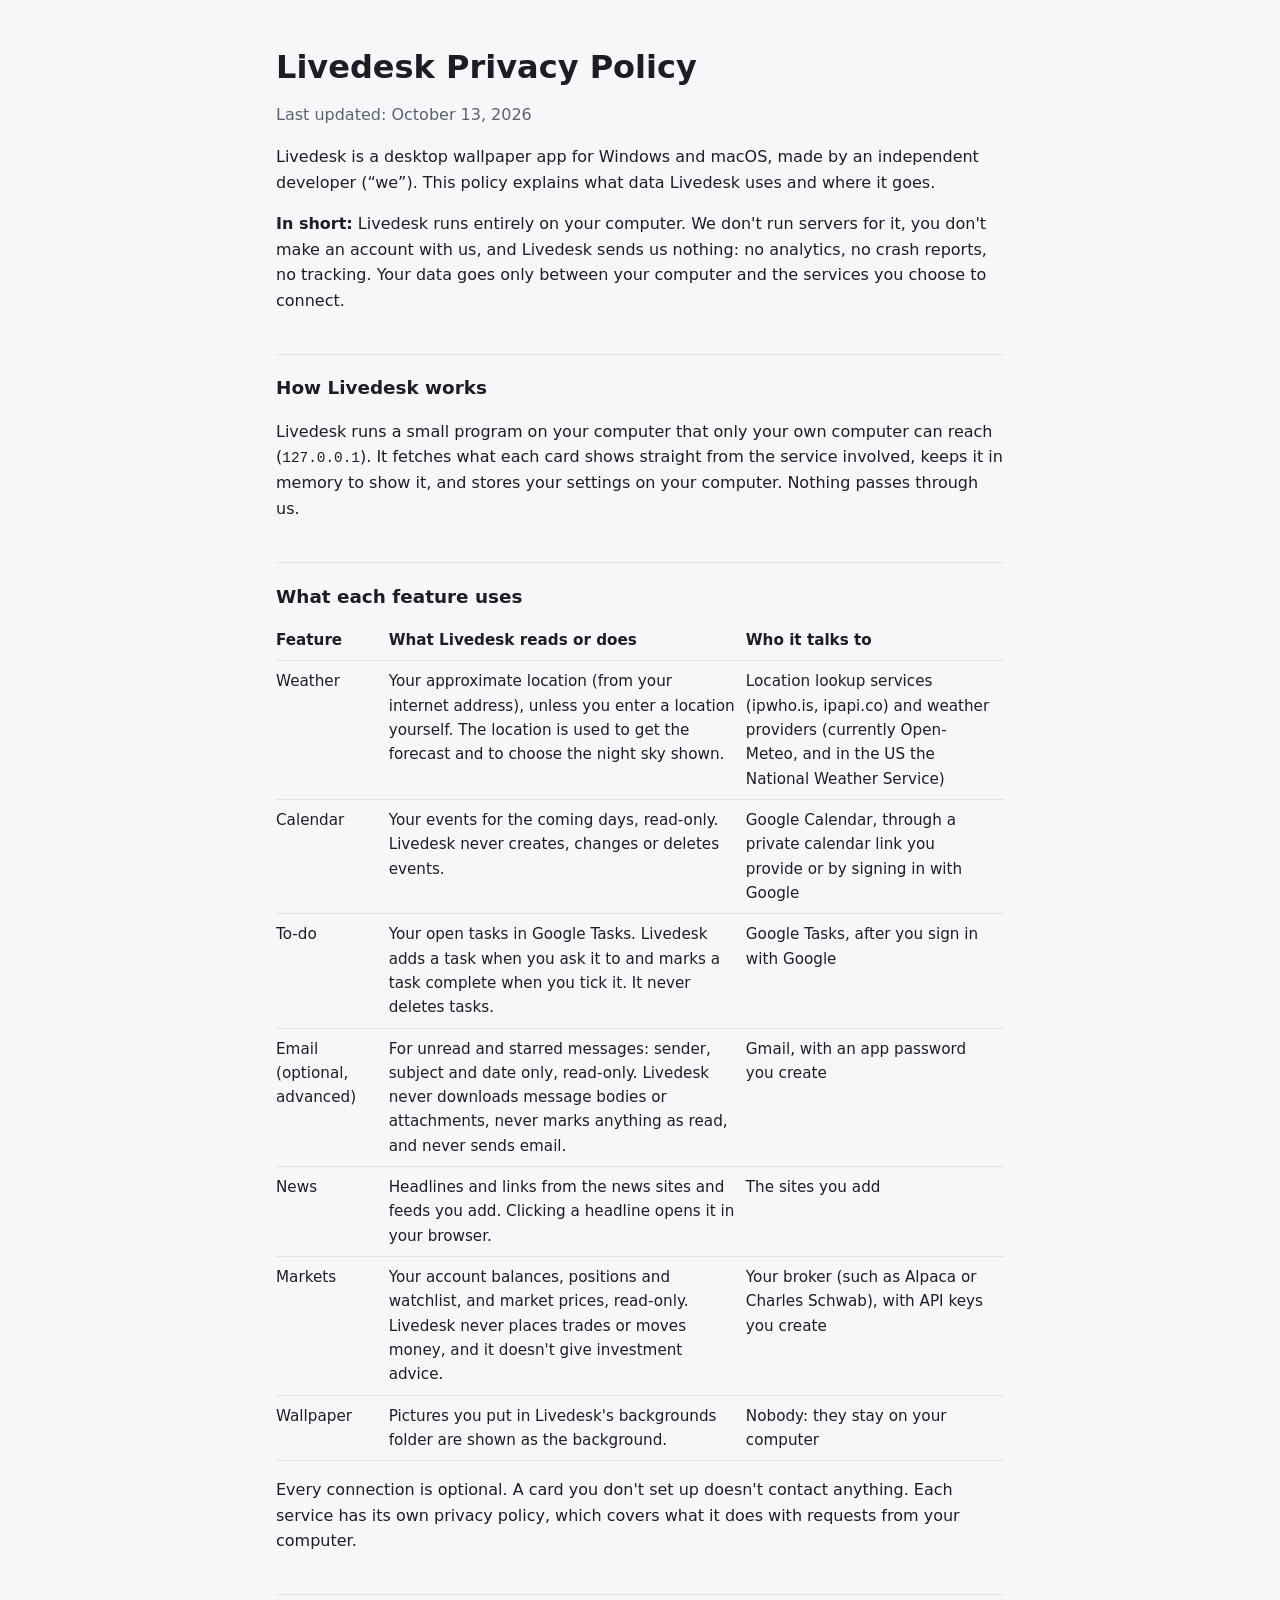
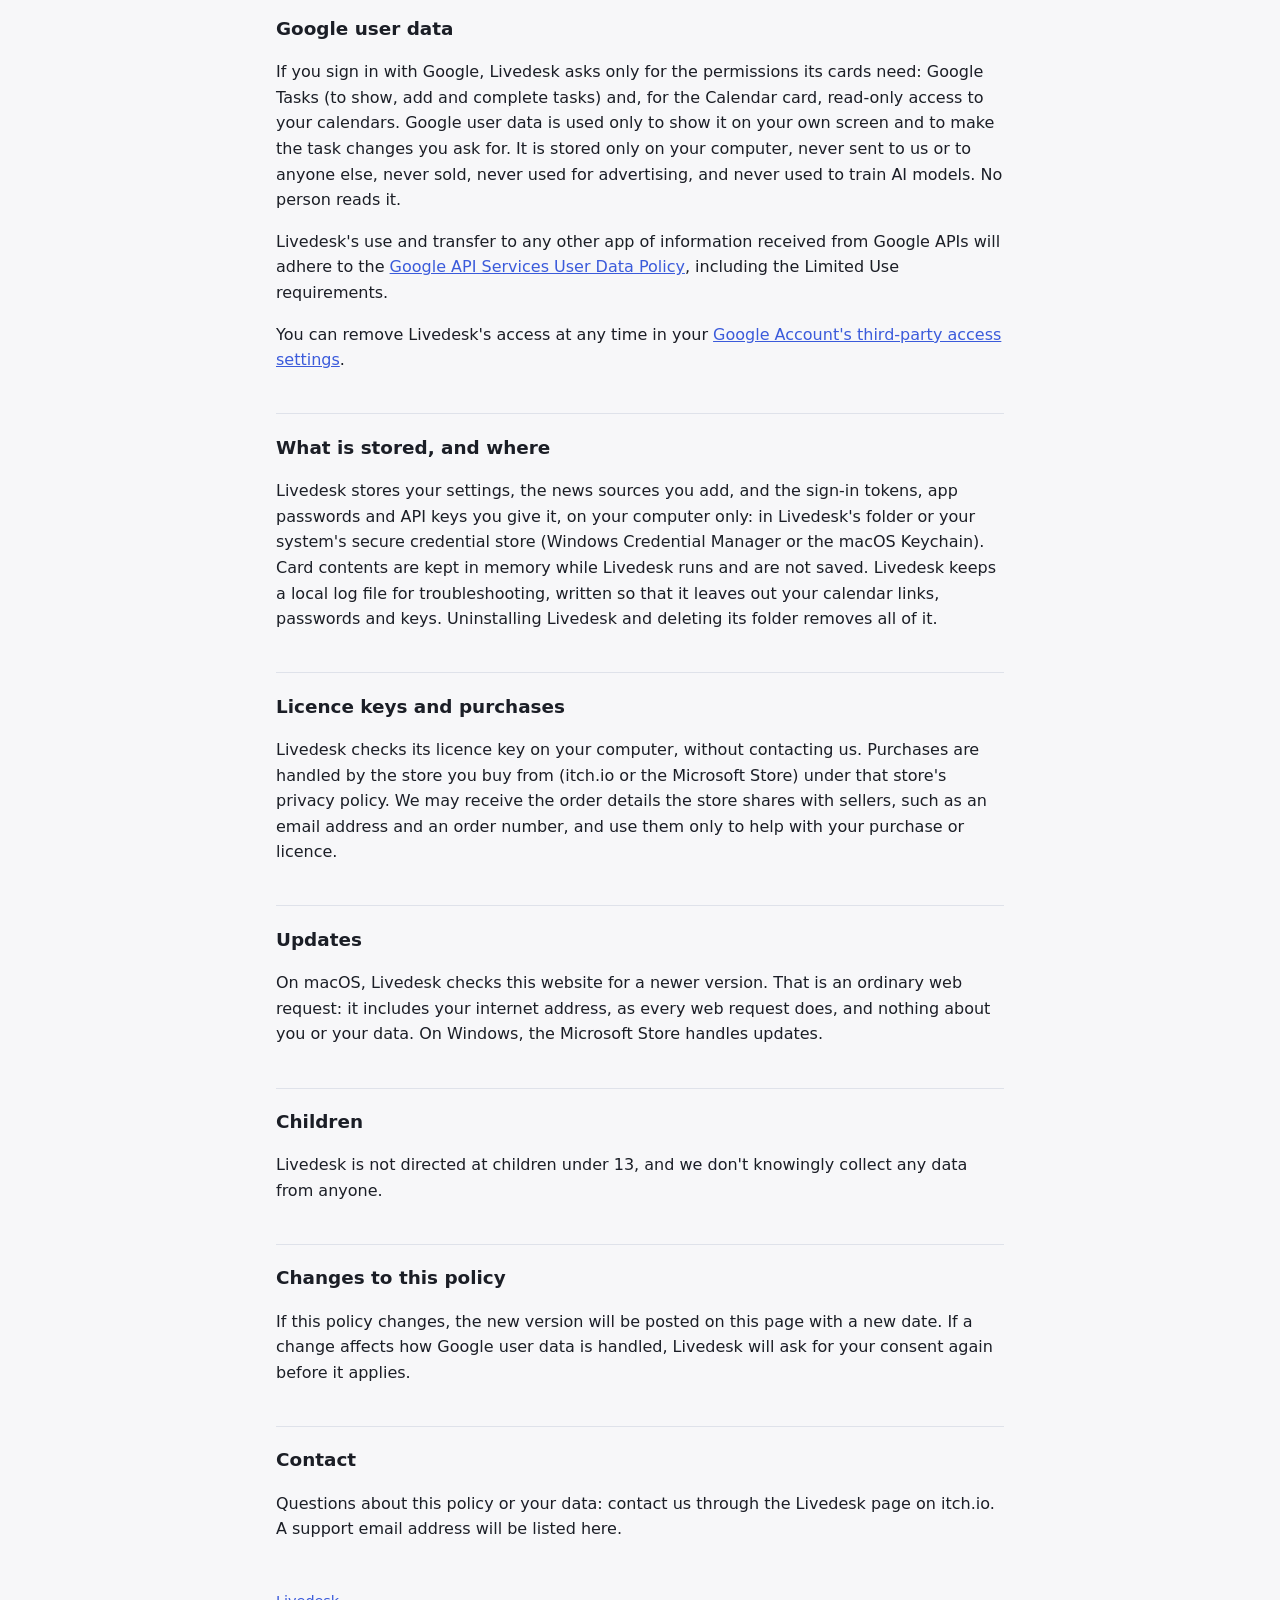
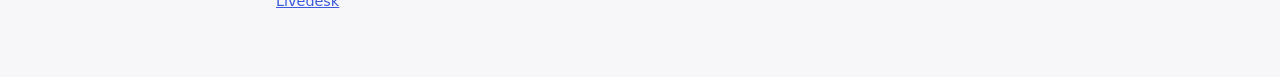
==== privacy/index.html @ e64a9819 "Livedesk privacy policy, and a home page linking to it Co-Authored-By: Claude Opus 5.5 <noreply@anth" ====
<!doctype html>
<html lang="en">
<head>
  <meta charset="utf-8">
  <meta name="viewport" content="width=device-width, initial-scale=1">
  <title>Livedesk Privacy Policy</title>
  <meta name="description" content="How Livedesk handles your data: it runs on your computer and sends nothing to its developer.">
  <link rel="stylesheet" href="/style.css">
</head>
<body>
  <main>
    <h1>Livedesk Privacy Policy</h1>
    <p class="updated">Last updated: October 13, 2026</p>

    <p>Livedesk is a desktop wallpaper app for Windows and macOS, made by an independent developer
      (“we”). This policy explains what data Livedesk uses and where it goes.</p>

    <p><strong>In short:</strong> Livedesk runs entirely on your computer. We don't run servers for it,
      you don't make an account with us, and Livedesk sends us nothing: no analytics, no crash reports,
      no tracking. Your data goes only between your computer and the services you choose to connect.</p>

    <h2>How Livedesk works</h2>
    <p>Livedesk runs a small program on your computer that only your own computer can reach
      (<code>127.0.0.1</code>). It fetches what each card shows straight from the service involved, keeps
      it in memory to show it, and stores your settings on your computer. Nothing passes through us.</p>

    <h2>What each feature uses</h2>
    <div class="wrap">
    <table>
      <tr><th>Feature</th><th>What Livedesk reads or does</th><th>Who it talks to</th></tr>
      <tr><td>Weather</td>
        <td>Your approximate location (from your internet address), unless you enter a location yourself.
          The location is used to get the forecast and to choose the night sky shown.</td>
        <td>Location lookup services (ipwho.is, ipapi.co) and weather providers (currently Open-Meteo, and in
          the US the National Weather Service)</td></tr>
      <tr><td>Calendar</td>
        <td>Your events for the coming days, read-only. Livedesk never creates, changes or deletes events.</td>
        <td>Google Calendar, through a private calendar link you provide or by signing in with Google</td></tr>
      <tr><td>To-do</td>
        <td>Your open tasks in Google Tasks. Livedesk adds a task when you ask it to and marks a task complete
          when you tick it. It never deletes tasks.</td>
        <td>Google Tasks, after you sign in with Google</td></tr>
      <tr><td>Email (optional, advanced)</td>
        <td>For unread and starred messages: sender, subject and date only, read-only. Livedesk never
          downloads message bodies or attachments, never marks anything as read, and never sends email.</td>
        <td>Gmail, with an app password you create</td></tr>
      <tr><td>News</td>
        <td>Headlines and links from the news sites and feeds you add. Clicking a headline opens it in your
          browser.</td>
        <td>The sites you add</td></tr>
      <tr><td>Markets</td>
        <td>Your account balances, positions and watchlist, and market prices, read-only. Livedesk never
          places trades or moves money, and it doesn't give investment advice.</td>
        <td>Your broker (such as Alpaca or Charles Schwab), with API keys you create</td></tr>
      <tr><td>Wallpaper</td>
        <td>Pictures you put in Livedesk's backgrounds folder are shown as the background.</td>
        <td>Nobody: they stay on your computer</td></tr>
    </table>
    </div>
    <p>Every connection is optional. A card you don't set up doesn't contact anything. Each service has its own
      privacy policy, which covers what it does with requests from your computer.</p>

    <h2>Google user data</h2>
    <p>If you sign in with Google, Livedesk asks only for the permissions its cards need: Google Tasks
      (to show, add and complete tasks) and, for the Calendar card, read-only access to your calendars.
      Google user data is used only to show it on your own screen and to make the task changes you ask for.
      It is stored only on your computer, never sent to us or to anyone else, never sold, never used for
      advertising, and never used to train AI models. No person reads it.</p>
    <p>Livedesk's use and transfer to any other app of information received from Google APIs will adhere to the
      <a href="https://developers.google.com/terms/api-services-user-data-policy">Google API Services User Data
      Policy</a>, including the Limited Use requirements.</p>
    <p>You can remove Livedesk's access at any time in your
      <a href="https://myaccount.google.com/permissions">Google Account's third-party access settings</a>.</p>

    <h2>What is stored, and where</h2>
    <p>Livedesk stores your settings, the news sources you add, and the sign-in tokens, app passwords and API
      keys you give it, on your computer only: in Livedesk's folder or your system's secure credential store
      (Windows Credential Manager or the macOS Keychain). Card contents are kept in memory while Livedesk runs
      and are not saved. Livedesk keeps a local log file for troubleshooting, written so that it leaves out
      your calendar links, passwords and keys. Uninstalling Livedesk and deleting its folder removes all of it.</p>

    <h2>Licence keys and purchases</h2>
    <p>Livedesk checks its licence key on your computer, without contacting us. Purchases are handled by the
      store you buy from (itch.io or the Microsoft Store) under that store's privacy policy. We may receive the
      order details the store shares with sellers, such as an email address and an order number, and use them
      only to help with your purchase or licence.</p>

    <h2>Updates</h2>
    <p>On macOS, Livedesk checks this website for a newer version. That is an ordinary web request: it
      includes your internet address, as every web request does, and nothing about you or your data. On
      Windows, the Microsoft Store handles updates.</p>

    <h2>Children</h2>
    <p>Livedesk is not directed at children under 13, and we don't knowingly collect any data from anyone.</p>

    <h2>Changes to this policy</h2>
    <p>If this policy changes, the new version will be posted on this page with a new date. If a change affects
      how Google user data is handled, Livedesk will ask for your consent again before it applies.</p>

    <h2>Contact</h2>
    <p>Questions about this policy or your data: contact us through the Livedesk page on itch.io. A support
      email address will be listed here.</p>

    <footer><a href="/">Livedesk</a></footer>
  </main>
</body>
</html>
---- style.css ----
:root {
  --bg: #f7f7f9; --text: #1b1e26; --muted: #5b6273; --line: #dfe2ea; --accent: #3b5bdb;
  color-scheme: light dark;
}
@media (prefers-color-scheme: dark) {
  :root { --bg: #0b0e16; --text: #e6e8ef; --muted: #9aa3b4; --line: #222838; --accent: #8fb6ff; }
}
* { box-sizing: border-box; }
body {
  margin: 0; background: var(--bg); color: var(--text);
  font: 16px/1.6 system-ui, -apple-system, "Segoe UI", Roboto, sans-serif;
}
main { max-width: 760px; margin: 0 auto; padding: 48px 16px 64px; }
h1 { font-size: 2rem; line-height: 1.2; margin: 0 0 4px; }
h2 { font-size: 1.15rem; margin: 2.2em 0 0.5em; padding-top: 1em; border-top: 1px solid var(--line); }
.updated, .muted { color: var(--muted); }
a { color: var(--accent); }
table { width: 100%; border-collapse: collapse; font-size: 0.95rem; }
th, td { text-align: left; vertical-align: top; padding: 8px 10px 8px 0; border-bottom: 1px solid var(--line); }
th { font-weight: 600; }
.wrap { overflow-x: auto; }
code { font-size: 0.9em; }
footer { margin-top: 48px; color: var(--muted); font-size: 0.9rem; }
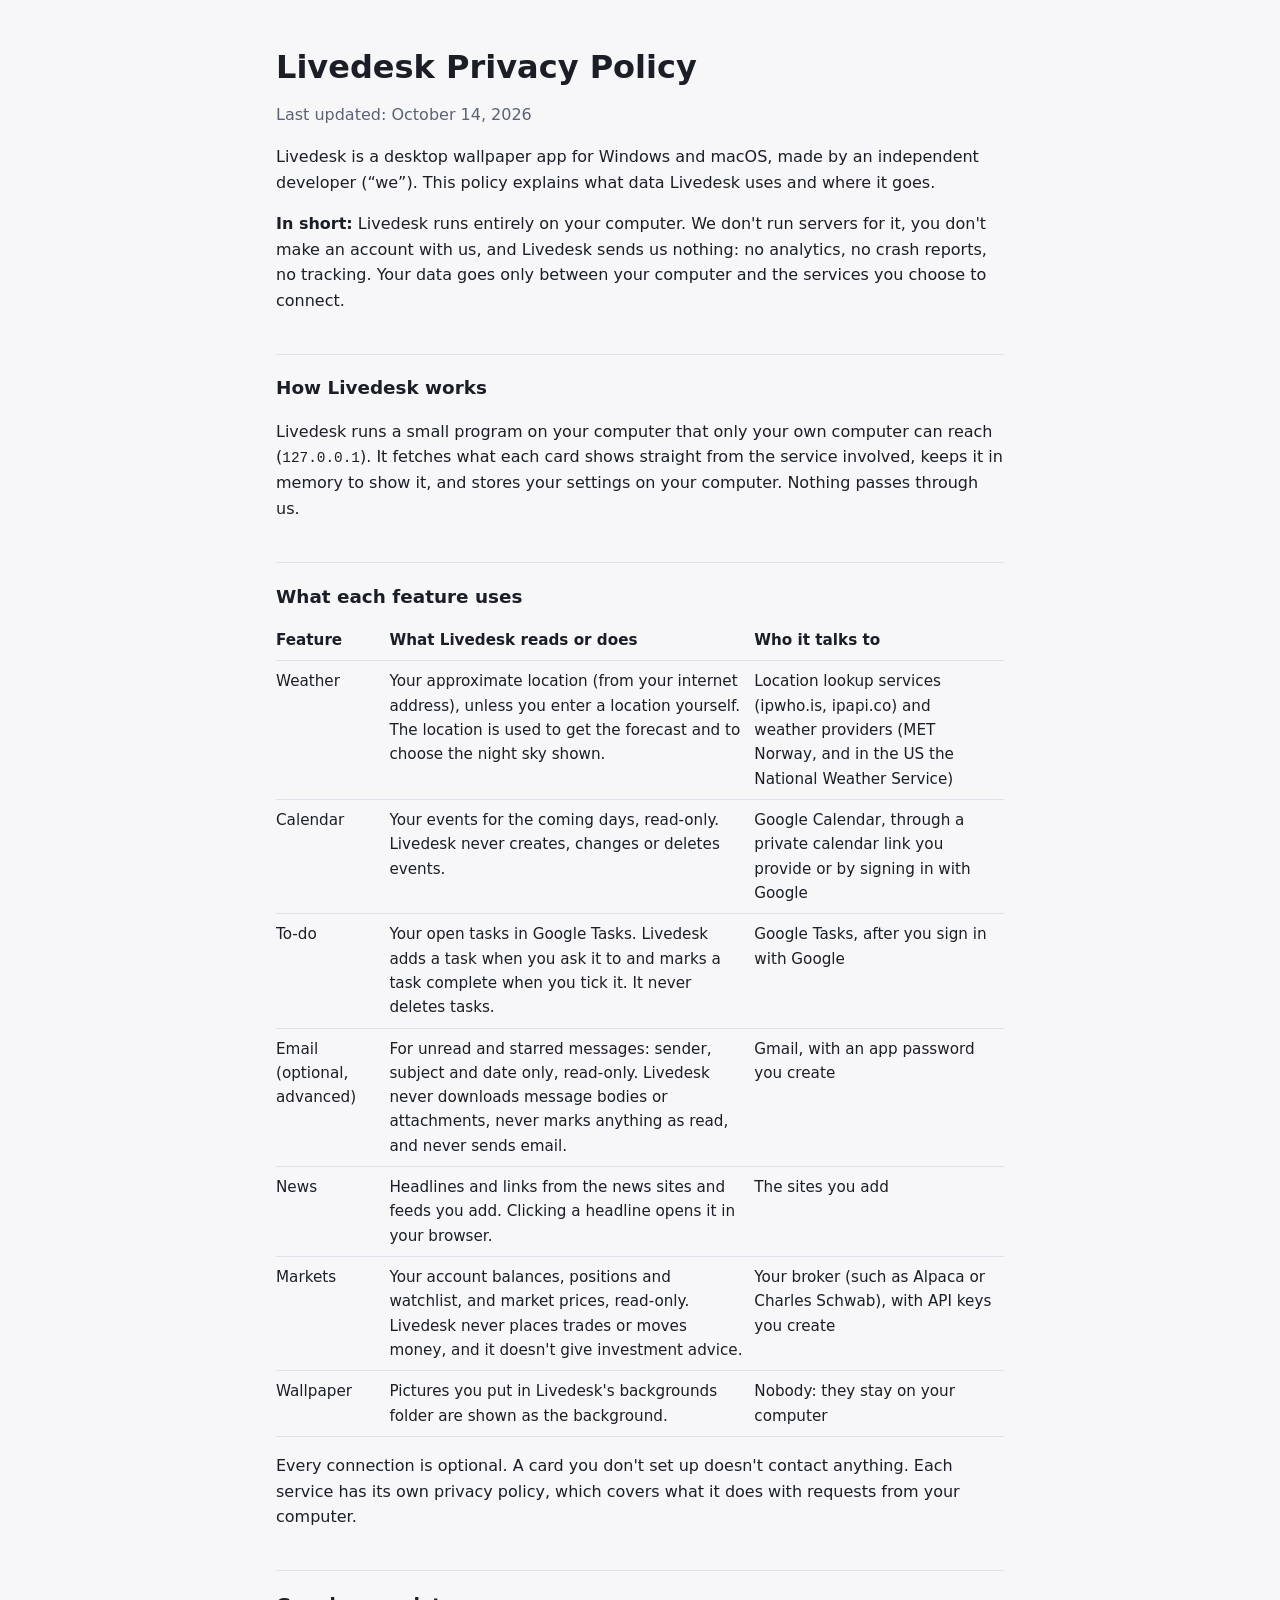
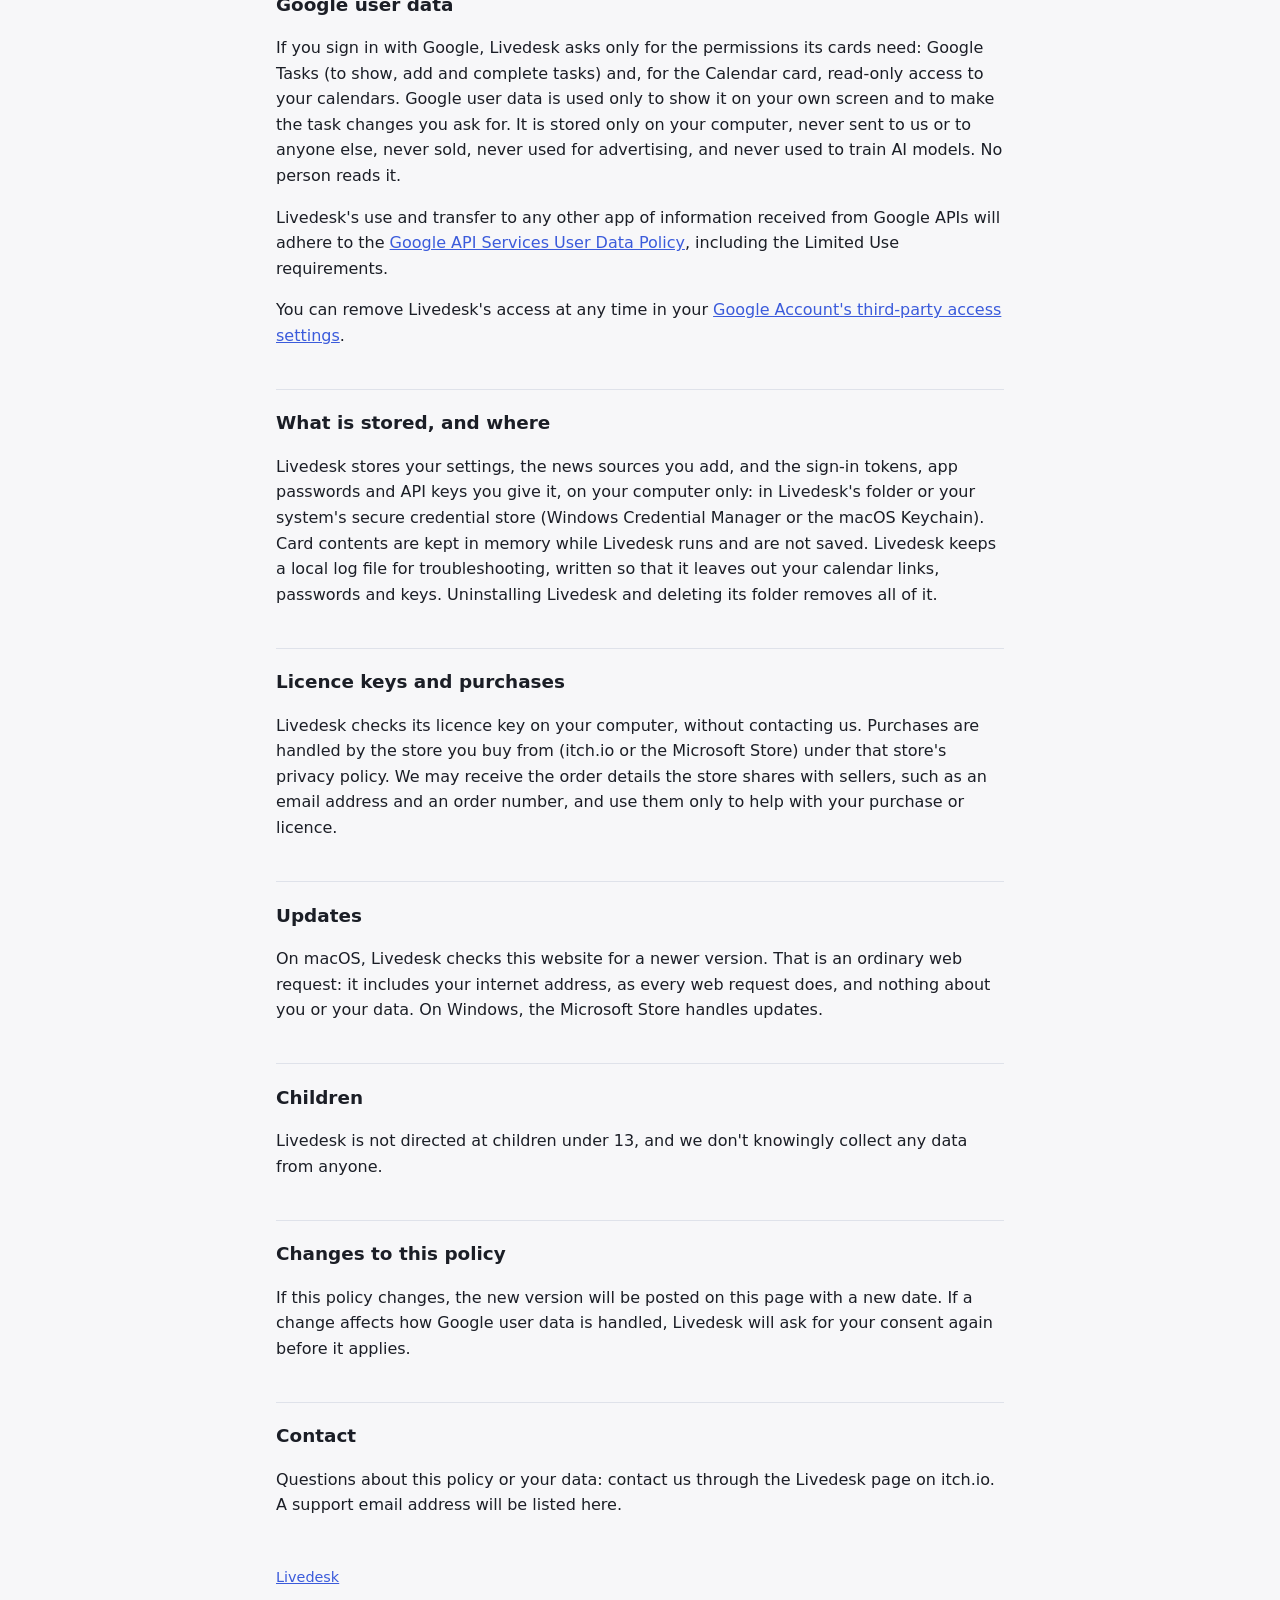
==== commit 740a17aa: "Privacy policy: weather now comes from MET Norway Co-Authored-By: Claude Opus 5.5 <noreply@anthropic" ====
--- a/privacy/index.html
+++ b/privacy/index.html
@@ -10,7 +10,7 @@
 <body>
   <main>
     <h1>Livedesk Privacy Policy</h1>
-    <p class="updated">Last updated: October 13, 2026</p>
+    <p class="updated">Last updated: October 14, 2026</p>
 
     <p>Livedesk is a desktop wallpaper app for Windows and macOS, made by an independent developer
       (“we”). This policy explains what data Livedesk uses and where it goes.</p>
@@ -31,8 +31,8 @@
       <tr><td>Weather</td>
         <td>Your approximate location (from your internet address), unless you enter a location yourself.
           The location is used to get the forecast and to choose the night sky shown.</td>
-        <td>Location lookup services (ipwho.is, ipapi.co) and weather providers (currently Open-Meteo, and in
-          the US the National Weather Service)</td></tr>
+        <td>Location lookup services (ipwho.is, ipapi.co) and weather providers (MET Norway, and in the US the
+          National Weather Service)</td></tr>
       <tr><td>Calendar</td>
         <td>Your events for the coming days, read-only. Livedesk never creates, changes or deletes events.</td>
         <td>Google Calendar, through a private calendar link you provide or by signing in with Google</td></tr>
